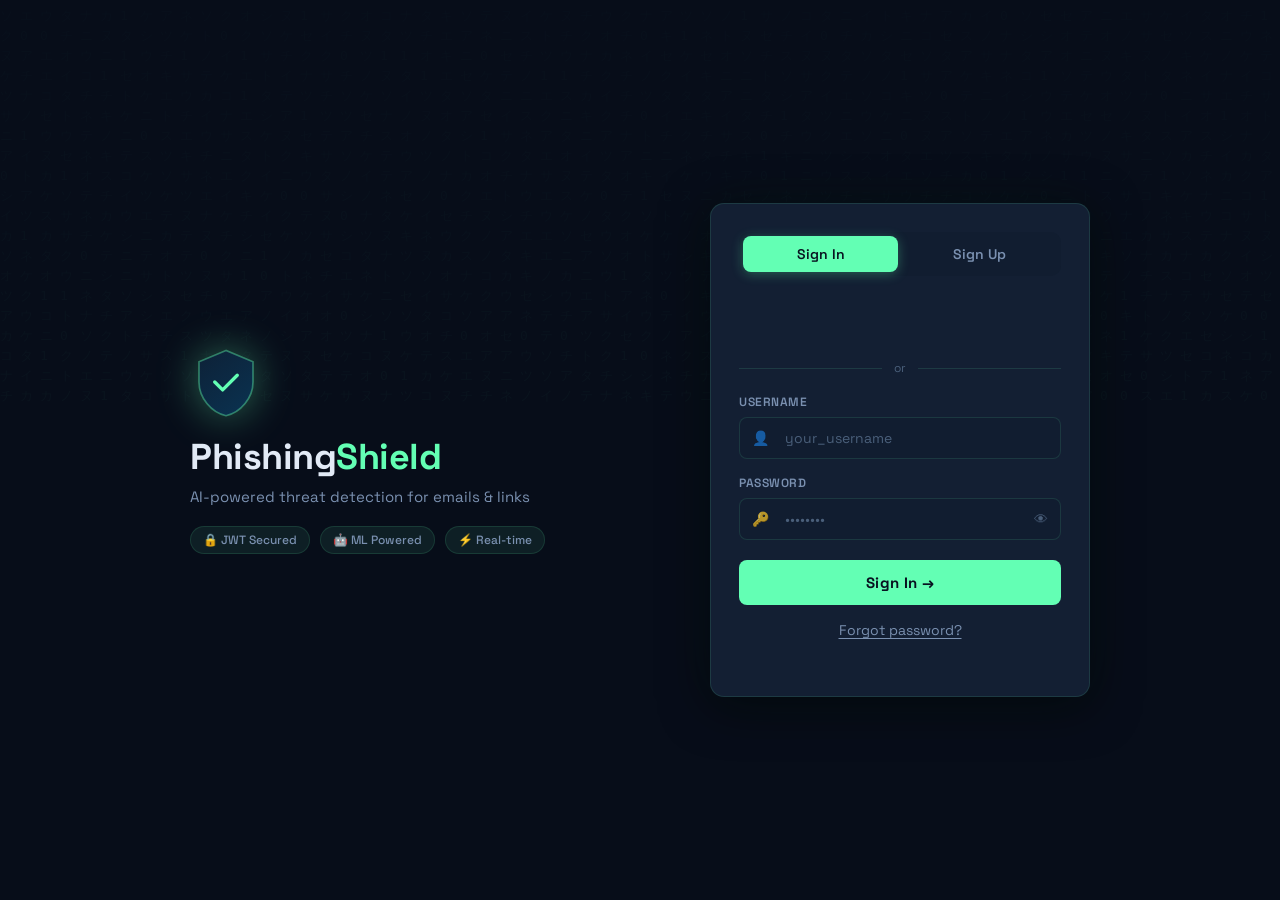
==== index.html @ 299fbe19 "initial commit" ====
<!doctype html>
<html lang="en">
<head>
  <meta charset="utf-8"/>
  <meta name="viewport" content="width=device-width, initial-scale=1"/>
  <title>AI Phishing Shield</title>
  <link rel="preconnect" href="https://fonts.googleapis.com">
  <link href="https://fonts.googleapis.com/css2?family=Space+Grotesk:wght@400;500;600;700;800&family=JetBrains+Mono:wght@400;600&display=swap" rel="stylesheet">
  <link rel="stylesheet" href="styles.css"/>
  <script src="https://accounts.google.com/gsi/client" async defer></script>
  <script src="https://cdn.jsdelivr.net/npm/chart.js@4.4.0/dist/chart.umd.min.js"></script>
</head>
<body>

<canvas id="matrixCanvas" class="matrix-bg"></canvas>

<!-- ========== AUTH SECTION ========== -->
<div id="authSection" class="auth-section">
  <div class="auth-inner">
    <div class="auth-brand">
      <div class="shield-icon">
        <svg viewBox="0 0 64 64" fill="none" xmlns="http://www.w3.org/2000/svg">
          <path d="M32 4L8 14v18c0 14 10.8 27.1 24 30 13.2-2.9 24-16 24-30V14L32 4z" fill="url(#sg)" stroke="rgba(99,255,180,0.4)" stroke-width="1.5"/>
          <path d="M22 32l7 7 13-13" stroke="#63ffb4" stroke-width="3" stroke-linecap="round" stroke-linejoin="round"/>
          <defs>
            <linearGradient id="sg" x1="8" y1="4" x2="56" y2="64" gradientUnits="userSpaceOnUse">
              <stop stop-color="#0d2137"/>
              <stop offset="1" stop-color="#0a3352"/>
            </linearGradient>
          </defs>
        </svg>
      </div>
      <h1>Phishing<span class="accent">Shield</span></h1>
      <p>AI-powered threat detection for emails &amp; links</p>
      <div class="trust-badges">
        <span>🔒 JWT Secured</span>
        <span>🤖 ML Powered</span>
        <span>⚡ Real-time</span>
      </div>
    </div>

    <div class="auth-box">
      <div class="auth-tabs">
        <button class="tab-btn active" id="tabLogin" onclick="switchTab('login')">Sign In</button>
        <button class="tab-btn" id="tabRegister" onclick="switchTab('register')">Sign Up</button>
      </div>

      <!-- LOGIN -->
      <div id="loginForm" class="auth-form">
        <div id="googleSignInBtn" class="g-btn-container"></div>
        <div class="divider"><span>or</span></div>
        <div class="field">
          <label>Username</label>
          <div class="field-wrap">
            <span class="field-icon">👤</span>
            <input id="loginUser" type="text" placeholder="your_username" autocomplete="username"/>
          </div>
        </div>
        <div class="field">
          <label>Password</label>
          <div class="field-wrap">
            <span class="field-icon">🔑</span>
            <input id="loginPass" type="password" placeholder="••••••••" autocomplete="current-password"/>
            <button class="eye-btn" onclick="togglePass('loginPass',this)" tabindex="-1">👁</button>
          </div>
        </div>
        <button class="btn-cta" onclick="login()">Sign In →</button>
        <div class="auth-links">
          <button class="text-btn" onclick="showForgot()">Forgot password?</button>
        </div>
        <div id="loginMsg" class="msg-area"></div>
      </div>

      <!-- REGISTER -->
      <div id="registerForm" class="auth-form hidden">
        <div id="googleSignUpBtn" class="g-btn-container"></div>
        <div class="divider"><span>or</span></div>
        <div class="field">
          <label>Username</label>
          <div class="field-wrap">
            <span class="field-icon">👤</span>
            <input id="regUser" type="text" placeholder="choose_username"/>
          </div>
        </div>
        <div class="field">
          <label>Email <span class="opt">(optional)</span></label>
          <div class="field-wrap">
            <span class="field-icon">📧</span>
            <input id="regEmail" type="email" placeholder="you@example.com"/>
          </div>
        </div>
        <div class="field">
          <label>Password</label>
          <div class="field-wrap">
            <span class="field-icon">🔒</span>
            <input id="regPass" type="password" placeholder="min. 6 characters" oninput="updateStrength(this.value)"/>
            <button class="eye-btn" onclick="togglePass('regPass',this)" tabindex="-1">👁</button>
          </div>
          <div class="strength-wrap">
            <div class="strength-bar"><div id="strengthFill" class="strength-fill"></div></div>
            <span id="strengthText" class="strength-text"></span>
          </div>
        </div>
        <button class="btn-cta" onclick="register()">Create Account →</button>
        <div id="registerMsg" class="msg-area"></div>
      </div>

      <!-- FORGOT -->
      <div id="forgotForm" class="auth-form hidden">
        <h3 style="margin-bottom:16px">Reset Password</h3>
        <div id="forgotStep1">
          <div class="field">
            <label>Your Username</label>
            <div class="field-wrap">
              <span class="field-icon">👤</span>
              <input id="forgotUser" placeholder="username"/>
            </div>
          </div>
          <button class="btn-cta" onclick="sendReset()">Send Reset Link →</button>
          <div class="auth-links"><button class="text-btn" onclick="switchTab('login')">← Back to login</button></div>
          <div id="forgotMsg" class="msg-area"></div>
        </div>
        <div id="forgotStep2" class="hidden">
          <div class="field">
            <label>New Password</label>
            <div class="field-wrap"><span class="field-icon">🔒</span><input id="newPass" type="password" placeholder="New password"/></div>
          </div>
          <div class="field">
            <label>Confirm Password</label>
            <div class="field-wrap"><span class="field-icon">🔒</span><input id="confirmPass" type="password" placeholder="Confirm password"/></div>
          </div>
          <button class="btn-cta" onclick="resetPassword()">Update Password →</button>
          <div id="resetMsg" class="msg-area"></div>
        </div>
      </div>
    </div>
  </div>
</div>

<!-- ========== MAIN APP ========== -->
<div id="mainApp" class="main-app hidden">

  <!-- SIDEBAR -->
  <aside class="sidebar" id="sidebar">
    <div class="sidebar-brand">
      <div class="sb-icon">🛡️</div>
      <span>PhishingShield</span>
    </div>

    <nav class="sidebar-nav">
      <button class="snav-item active" id="snav-scan" onclick="showSection('scan')">
        <span class="snav-icon">🔍</span><span class="snav-label">Scan</span>
      </button>
      <button class="snav-item" id="snav-history" onclick="showSection('history')">
        <span class="snav-icon">📋</span><span class="snav-label">History</span>
      </button>
      <button class="snav-item" id="snav-stats" onclick="showSection('stats')">
        <span class="snav-icon">📊</span><span class="snav-label">Statistics</span>
      </button>
      <button class="snav-item" id="snav-admin" style="display:none" onclick="showSection('admin')">
        <span class="snav-icon">⚙️</span><span class="snav-label">Admin</span>
      </button>
    </nav>

    <div class="sidebar-user">
      <img id="sidebarAvatar" class="user-avatar" src="https://api.dicebear.com/7.x/bottts/svg?seed=default" alt="avatar"/>
      <div class="user-info">
        <div id="sidebarUsername" class="user-name">User</div>
        <div id="sidebarRole" class="user-role">Member</div>
      </div>
      <button class="logout-btn" onclick="logout()" title="Logout">⏻</button>
    </div>
  </aside>

  <!-- MAIN CONTENT -->
  <main class="app-main">

    <!-- Top Bar -->
    <header class="topbar">
      <button class="menu-btn" onclick="toggleSidebar()">☰</button>
      <div class="topbar-title" id="topbarTitle">Dashboard</div>
      <div class="topbar-right">
        <button class="icon-btn" onclick="toggleTheme()" id="themeBtn" title="Toggle theme">🌙</button>
        <div class="status-dot" id="apiStatus" title="API Status">
          <span class="dot"></span><span class="status-label">API</span>
        </div>
      </div>
    </header>

    <!-- ===== SCAN SECTION ===== -->
    <section id="sectionScan" class="page-section">
      <div class="page-header">
        <div>
          <h2>Threat Scanner</h2>
          <p>Analyze emails, messages, and URLs for phishing threats</p>
        </div>
        <div class="scan-counter-wrap">
          <div class="scan-mini-stat" id="miniStatToday">
            <span class="mstat-val" id="miniTodayVal">0</span>
            <span class="mstat-lbl">Today</span>
          </div>
          <div class="scan-mini-stat phish" id="miniStatPhish">
            <span class="mstat-val" id="miniPhishVal">0</span>
            <span class="mstat-lbl">Detected</span>
          </div>
        </div>
      </div>

      <div class="scan-tabs">
        <button class="scan-tab active" id="stab-text" onclick="switchScanTab('text')">
          <span>📧</span> Email / Text
        </button>
        <button class="scan-tab" id="stab-url" onclick="switchScanTab('url')">
          <span>🔗</span> URL Check
        </button>
        <button class="scan-tab" id="stab-deep" onclick="switchScanTab('deep')">
          <span>🧬</span> Deep Analysis
        </button>
        <button class="scan-tab" id="stab-batch" onclick="switchScanTab('batch')">
          <span>📦</span> Batch Scan
        </button>
      </div>

      <!-- Text Panel -->
      <div id="panel-text" class="scan-panel">
        <div class="scan-input-area">
          <textarea id="textInput" maxlength="2000" placeholder="Paste your suspicious email or SMS here…

Example: 'URGENT: Your PayPal account has been limited. Click here immediately to restore access: http://paypa1-verify.com/login'"
            oninput="updateCharCount(this,'textCount',2000)"></textarea>
          <div class="input-meta">
            <span id="textCount" class="char-count">0 / 2000</span>
            <button class="clear-btn" onclick="clearInput('textInput','textCount',2000)">✕ Clear</button>
          </div>
        </div>
        <div class="quick-examples">
          <span class="ex-label">Quick test:</span>
          <button class="ex-btn danger-ex" onclick="fillExample('text','phish')">🚨 Phishing sample</button>
          <button class="ex-btn safe-ex" onclick="fillExample('text','safe')">✅ Safe sample</button>
        </div>
        <button class="scan-cta" onclick="scanText()">
          <span class="cta-icon">⚡</span> Analyze Now
        </button>
      </div>

      <!-- URL Panel -->
      <div id="panel-url" class="scan-panel hidden">
        <div class="url-box">
          <div class="url-protocol">https://</div>
          <input id="urlInput" type="text" placeholder="suspicious-domain.com/path?query=value" class="url-field"/>
          <button class="url-paste-btn" onclick="pasteFromClipboard()">📋 Paste</button>
        </div>
        <div class="quick-examples">
          <span class="ex-label">Test with:</span>
          <button class="ex-btn danger-ex" onclick="fillExample('url','phish')">🚨 Phishing URL</button>
          <button class="ex-btn safe-ex" onclick="fillExample('url','safe')">✅ Safe URL</button>
        </div>
        <div class="url-tips">
          <div class="tip-item">💡 Paste the full URL including http:// or https://</div>
          <div class="tip-item">💡 Look for misspellings like paypa1 instead of paypal</div>
        </div>
        <button class="scan-cta" onclick="scanUrl()">
          <span class="cta-icon">🔗</span> Scan URL
        </button>
      </div>

      <!-- Deep Panel -->
      <div id="panel-deep" class="scan-panel hidden">
        <div class="scan-input-area">
          <textarea id="deepInput" maxlength="2000" placeholder="Paste content for deep multi-layer analysis…
Extracts entities, detects patterns, analyzes sentiment, and gives detailed security recommendations."
            oninput="updateCharCount(this,'deepCount',2000)"></textarea>
          <div class="input-meta">
            <span id="deepCount" class="char-count">0 / 2000</span>
            <button class="clear-btn" onclick="clearInput('deepInput','deepCount',2000)">✕ Clear</button>
          </div>
        </div>
        <button class="scan-cta purple-cta" onclick="scanDeep()">
          <span class="cta-icon">🧬</span> Deep Analysis
        </button>
      </div>

      <!-- Batch Panel -->
      <div id="panel-batch" class="scan-panel hidden">
        <div class="batch-info">
          <div class="batch-info-icon">📦</div>
          <div>
            <strong>Batch URL Scanner</strong>
            <p>Enter multiple URLs, one per line</p>
          </div>
        </div>
        <textarea id="batchInput" rows="6" placeholder="http://suspicious1.com
http://example.com
http://paypa1-verify.net
https://google.com"></textarea>
        <button class="scan-cta" onclick="scanBatch()">
          <span class="cta-icon">📦</span> Scan All URLs
        </button>
        <div id="batchResults" class="batch-results hidden"></div>
      </div>

      <!-- RESULT AREA -->
      <div id="resultArea" class="result-area hidden"></div>
      <div id="deepResultArea" class="deep-result-area hidden"></div>

      <!-- Loading -->
      <div id="scanLoader" class="scan-loader hidden">
        <div class="loader-ring"><div></div><div></div><div></div><div></div></div>
        <p id="loaderText">Analyzing...</p>
        <div class="loader-steps" id="loaderSteps"></div>
      </div>
    </section>

    <!-- ===== HISTORY SECTION ===== -->
    <section id="sectionHistory" class="page-section hidden">
      <div class="page-header">
        <div>
          <h2>Scan History</h2>
          <p>Your recent detection results</p>
        </div>
        <div class="header-btns">
          <button class="hdr-btn" onclick="exportCSV()">⬇️ CSV</button>
          <button class="hdr-btn" onclick="loadHistory()">🔄 Refresh</button>
        </div>
      </div>

      <div class="filter-bar">
        <div class="search-wrap">
          <span>🔎</span>
          <input id="histSearch" type="text" placeholder="Search content..." oninput="applyFilters()"/>
        </div>
        <select id="fType" onchange="applyFilters()">
          <option value="">All Types</option>
          <option value="text">Text</option>
          <option value="url">URL</option>
        </select>
        <select id="fLabel" onchange="applyFilters()">
          <option value="">All Results</option>
          <option value="phishing">Phishing</option>
          <option value="safe">Safe</option>
        </select>
        <select id="fRisk" onchange="applyFilters()">
          <option value="">All Risk</option>
          <option value="high">🔴 High</option>
          <option value="medium">🟡 Medium</option>
          <option value="low">🟢 Low</option>
        </select>
      </div>

      <div id="historyContainer" class="history-container">
        <div class="empty-state">
          <div class="es-icon">📭</div>
          <h3>No scans yet</h3>
          <p>Start scanning emails or URLs to see your history here</p>
          <button class="btn-cta" style="margin-top:16px;width:auto;padding:10px 24px" onclick="showSection('scan')">Start Scanning →</button>
        </div>
      </div>
    </section>

    <!-- ===== STATS SECTION ===== -->
    <section id="sectionStats" class="page-section hidden">
      <div class="page-header">
        <div>
          <h2>Statistics</h2>
          <p>Your scanning activity overview</p>
        </div>
        <button class="hdr-btn" onclick="loadStats()">🔄 Refresh</button>
      </div>

      <div class="kpi-grid">
        <div class="kpi-card">
          <div class="kpi-icon">📊</div>
          <div class="kpi-body">
            <div class="kpi-val" id="kpiTotal">—</div>
            <div class="kpi-lbl">Total Scans</div>
          </div>
          <div class="kpi-trend up" id="kpiTotalTrend"></div>
        </div>
        <div class="kpi-card red">
          <div class="kpi-icon">🚨</div>
          <div class="kpi-body">
            <div class="kpi-val" id="kpiPhishing">—</div>
            <div class="kpi-lbl">Phishing Found</div>
          </div>
        </div>
        <div class="kpi-card green">
          <div class="kpi-icon">✅</div>
          <div class="kpi-body">
            <div class="kpi-val" id="kpiSafe">—</div>
            <div class="kpi-lbl">Safe Scans</div>
          </div>
        </div>
        <div class="kpi-card amber">
          <div class="kpi-icon">📈</div>
          <div class="kpi-body">
            <div class="kpi-val" id="kpiRate">—</div>
            <div class="kpi-lbl">Detection Rate</div>
          </div>
        </div>
      </div>

      <div class="charts-row">
        <div class="chart-box">
          <div class="chart-header">
            <h4>Results Distribution</h4>
            <select id="chartPeriod" onchange="loadStats()">
              <option value="all">All time</option>
            </select>
          </div>
          <div class="chart-wrap"><canvas id="chartDoughnut"></canvas></div>
        </div>
        <div class="chart-box">
          <div class="chart-header"><h4>Risk Breakdown</h4></div>
          <div class="chart-wrap"><canvas id="chartBar"></canvas></div>
        </div>
      </div>

      <div class="chart-box full-width" style="margin-top:16px">
        <div class="chart-header"><h4>Scan Types</h4></div>
        <div class="chart-wrap" style="height:200px"><canvas id="chartTypes"></canvas></div>
      </div>
    </section>

    <!-- ===== ADMIN SECTION ===== -->
    <section id="sectionAdmin" class="page-section hidden">
      <div class="page-header">
        <div><h2>Admin Dashboard</h2><p>System-wide statistics</p></div>
        <button class="hdr-btn" onclick="loadAdminData()">🔄 Refresh</button>
      </div>
      <div class="kpi-grid">
        <div class="kpi-card">
          <div class="kpi-icon">👥</div>
          <div class="kpi-body"><div class="kpi-val" id="admUsers">—</div><div class="kpi-lbl">Total Users</div></div>
        </div>
        <div class="kpi-card">
          <div class="kpi-icon">🔍</div>
          <div class="kpi-body"><div class="kpi-val" id="admScans">—</div><div class="kpi-lbl">Total Scans</div></div>
        </div>
        <div class="kpi-card red">
          <div class="kpi-icon">🚨</div>
          <div class="kpi-body"><div class="kpi-val" id="admPhish">—</div><div class="kpi-lbl">Phishing Detected</div></div>
        </div>
        <div class="kpi-card green">
          <div class="kpi-icon">💪</div>
          <div class="kpi-body"><div class="kpi-val" id="admProtect">—</div><div class="kpi-lbl">Protection Rate</div></div>
        </div>
      </div>
      <h3 style="margin:24px 0 12px">Recent Activity</h3>
      <div id="adminActivity" class="history-container"></div>
    </section>

  </main>
</div>

<!-- TOAST -->
<div id="toastContainer" class="toast-container"></div>

<script src="script.js"></script>
</body>
</html>
---- styles.css ----
/* ==================================================
   AI Phishing Shield — Cybersecurity Dark Theme
   ================================================== */

:root {
  --bg:        #080e1a;
  --bg2:       #0d1626;
  --bg3:       #111d30;
  --surface:   #131f33;
  --surface2:  #1a2840;
  --border:    rgba(99,255,180,0.12);
  --border2:   rgba(99,255,180,0.06);
  --text:      #e2eaf6;
  --text2:     #7a90b0;
  --text3:     #4a5f7a;
  --accent:    #63ffb4;
  --accent2:   #3ddba0;
  --accent-bg: rgba(99,255,180,0.08);
  --red:       #ff5b5b;
  --red-bg:    rgba(255,91,91,0.1);
  --amber:     #ffb545;
  --amber-bg:  rgba(255,181,69,0.1);
  --green:     #40e88a;
  --green-bg:  rgba(64,232,138,0.1);
  --blue:      #4da6ff;
  --blue-bg:   rgba(77,166,255,0.1);
  --purple:    #b57aff;
  --purple-bg: rgba(181,122,255,0.1);
  --shadow:    0 4px 24px rgba(0,0,0,0.5);
  --shadow-lg: 0 8px 48px rgba(0,0,0,0.6);
  --radius:    14px;
  --radius-sm: 8px;
  --sidebar-w: 220px;
  --font: 'Space Grotesk', sans-serif;
  --mono: 'JetBrains Mono', monospace;
}

body.light {
  --bg:        #f0f4ff;
  --bg2:       #e8eef8;
  --bg3:       #dfe6f5;
  --surface:   #ffffff;
  --surface2:  #f5f8ff;
  --border:    rgba(79,70,229,0.15);
  --border2:   rgba(79,70,229,0.07);
  --text:      #1a2440;
  --text2:     #5a6a88;
  --text3:     #8a9ab8;
  --accent:    #4f46e5;
  --accent2:   #3730a3;
  --accent-bg: rgba(79,70,229,0.08);
  --red:       #ef4444;
  --red-bg:    rgba(239,68,68,0.08);
  --amber:     #d97706;
  --amber-bg:  rgba(217,119,6,0.08);
  --green:     #10b981;
  --green-bg:  rgba(16,185,129,0.08);
  --shadow:    0 4px 24px rgba(0,0,0,0.08);
}

*,*::before,*::after { box-sizing:border-box; margin:0; padding:0; }

html { scroll-behavior:smooth; }

body {
  font-family: var(--font);
  background: var(--bg);
  color: var(--text);
  min-height: 100vh;
  transition: background 0.3s, color 0.3s;
  overflow-x: hidden;
}

/* ---- MATRIX BACKGROUND ---- */
.matrix-bg {
  position:fixed; inset:0; z-index:0; pointer-events:none; opacity:0.025;
}

/* ==========================================
   AUTH
   ========================================== */
.auth-section {
  min-height:100vh;
  display:flex; align-items:center; justify-content:center;
  padding:24px;
  position:relative; z-index:1;
}

.auth-inner {
  display:flex; gap:60px; align-items:center;
  max-width:900px; width:100%;
}

.auth-brand {
  flex:1; min-width:0;
}

.shield-icon {
  width:72px; height:72px; margin-bottom:20px;
  filter: drop-shadow(0 0 20px rgba(99,255,180,0.4));
  animation: float 4s ease-in-out infinite;
}

.auth-brand h1 {
  font-size:36px; font-weight:800; line-height:1.1;
  margin-bottom:10px; letter-spacing:-0.5px;
}
.auth-brand h1 .accent { color:var(--accent); }
.auth-brand p { color:var(--text2); font-size:15px; margin-bottom:20px; }

.trust-badges {
  display:flex; gap:10px; flex-wrap:wrap;
}
.trust-badges span {
  padding:5px 12px; border-radius:999px;
  border:1px solid var(--border); color:var(--text2);
  font-size:12px; font-weight:500;
  background: var(--accent-bg);
}

.auth-box {
  width:380px; flex-shrink:0;
  background:var(--surface);
  border:1px solid var(--border);
  border-radius:var(--radius);
  padding:28px;
  box-shadow: var(--shadow-lg), 0 0 60px rgba(99,255,180,0.04);
}

/* Tabs */
.auth-tabs {
  display:flex; gap:4px; padding:4px;
  background:var(--bg3); border-radius:10px;
  margin-bottom:24px;
}
.tab-btn {
  flex:1; padding:9px; border:none; border-radius:8px;
  background:transparent; color:var(--text2); cursor:pointer;
  font:600 14px var(--font); transition:all 0.2s;
}
.tab-btn.active {
  background:var(--accent); color:#081220;
  box-shadow:0 2px 12px rgba(99,255,180,0.3);
}

/* Forms */
.auth-form { display:flex; flex-direction:column; gap:0; }

.g-btn-container {
  display:flex; justify-content:center; margin-bottom:16px; min-height:44px;
}

.divider {
  display:flex; align-items:center; gap:12px;
  color:var(--text3); font-size:12px; margin:0 0 18px;
}
.divider::before,.divider::after { content:''; flex:1; height:1px; background:var(--border); }

.field { margin-bottom:16px; }
.field label {
  display:block; font-size:12px; font-weight:600; letter-spacing:0.5px;
  text-transform:uppercase; color:var(--text2); margin-bottom:7px;
}
.field label .opt { text-transform:none; font-weight:400; color:var(--text3); }

.field-wrap {
  display:flex; align-items:center;
  border:1.5px solid var(--border);
  border-radius:var(--radius-sm); overflow:hidden;
  background:var(--bg3);
  transition:border 0.2s, box-shadow 0.2s;
}
.field-wrap:focus-within {
  border-color:var(--accent);
  box-shadow:0 0 0 3px rgba(99,255,180,0.1);
}
.field-icon {
  padding:0 12px; font-size:14px; flex-shrink:0; opacity:0.7;
}
.field-wrap input {
  flex:1; padding:11px 4px; border:none; background:transparent;
  color:var(--text); font:14px var(--font); outline:none;
}
.field-wrap input::placeholder { color:var(--text3); }
.eye-btn {
  background:none; border:none; cursor:pointer;
  padding:0 12px; color:var(--text3); font-size:14px;
  transition:color 0.2s;
}
.eye-btn:hover { color:var(--accent); }

/* Strength bar */
.strength-wrap { display:flex; align-items:center; gap:10px; margin-top:8px; }
.strength-bar { flex:1; height:4px; background:var(--border); border-radius:4px; overflow:hidden; }
.strength-fill { height:100%; border-radius:4px; width:0; transition:width 0.4s, background 0.4s; }
.strength-text { font-size:12px; color:var(--text2); width:60px; text-align:right; }

.btn-cta {
  width:100%; padding:13px; margin-top:4px;
  background:var(--accent); color:#081220;
  border:none; border-radius:var(--radius-sm);
  font:700 15px var(--font); cursor:pointer;
  transition:all 0.2s; letter-spacing:0.3px;
}
.btn-cta:hover {
  background:var(--accent2); transform:translateY(-1px);
  box-shadow:0 4px 20px rgba(99,255,180,0.35);
}
.btn-cta:active { transform:translateY(0); }

.auth-links { text-align:center; margin-top:14px; }
.text-btn {
  background:none; border:none; cursor:pointer;
  color:var(--text2); font:14px var(--font);
  text-decoration:underline; text-underline-offset:3px;
  transition:color 0.2s;
}
.text-btn:hover { color:var(--accent); }

.msg-area {
  margin-top:12px; font-size:13px; min-height:16px; border-radius:6px;
  padding:0; transition:all 0.2s;
}
.msg-area.err { padding:9px 12px; background:var(--red-bg); color:var(--red); }
.msg-area.ok  { padding:9px 12px; background:var(--green-bg); color:var(--green); }

/* ==========================================
   MAIN APP LAYOUT
   ========================================== */
.main-app {
  display:flex; min-height:100vh; position:relative; z-index:1;
}

/* ---- SIDEBAR ---- */
.sidebar {
  width:var(--sidebar-w);
  background:var(--surface);
  border-right:1px solid var(--border);
  display:flex; flex-direction:column;
  position:fixed; inset-block:0; left:0;
  z-index:200;
  transition:transform 0.3s;
}

.sidebar-brand {
  display:flex; align-items:center; gap:10px;
  padding:20px 18px 18px;
  border-bottom:1px solid var(--border);
  font-weight:700; font-size:15px; color:var(--accent);
}
.sb-icon { font-size:22px; }

.sidebar-nav {
  flex:1; padding:12px 10px; display:flex; flex-direction:column; gap:4px;
}
.snav-item {
  display:flex; align-items:center; gap:12px;
  padding:11px 14px; border:none; border-radius:10px;
  background:transparent; color:var(--text2);
  font:600 14px var(--font); cursor:pointer; text-align:left;
  transition:all 0.2s;
}
.snav-item:hover { background:var(--accent-bg); color:var(--text); }
.snav-item.active { background:var(--accent-bg); color:var(--accent); }
.snav-item.active .snav-icon { filter:none; }
.snav-icon { font-size:18px; flex-shrink:0; }

.sidebar-user {
  padding:14px; border-top:1px solid var(--border);
  display:flex; align-items:center; gap:10px;
}
.user-avatar {
  width:36px; height:36px; border-radius:50%;
  border:2px solid var(--border); object-fit:cover; flex-shrink:0;
}
.user-info { flex:1; min-width:0; }
.user-name { font-weight:700; font-size:13px; white-space:nowrap; overflow:hidden; text-overflow:ellipsis; }
.user-role { font-size:11px; color:var(--text3); }
.logout-btn {
  background:none; border:none; cursor:pointer;
  color:var(--text3); font-size:18px; padding:4px;
  transition:color 0.2s; border-radius:6px;
}
.logout-btn:hover { color:var(--red); background:var(--red-bg); }

/* ---- MAIN CONTENT ---- */
.app-main {
  flex:1; margin-left:var(--sidebar-w);
  display:flex; flex-direction:column;
  min-height:100vh;
}

/* Top Bar */
.topbar {
  height:60px; background:var(--surface);
  border-bottom:1px solid var(--border);
  display:flex; align-items:center; gap:14px;
  padding:0 24px; position:sticky; top:0; z-index:100;
}
.menu-btn {
  background:none; border:none; color:var(--text2); cursor:pointer;
  font-size:20px; padding:4px 8px; border-radius:6px;
  display:none; /* shown on mobile */
  transition:color 0.2s;
}
.menu-btn:hover { color:var(--accent); }
.topbar-title { font-weight:700; font-size:16px; flex:1; }
.topbar-right { display:flex; align-items:center; gap:14px; }
.icon-btn {
  background:none; border:none; cursor:pointer;
  color:var(--text2); font-size:18px; padding:6px;
  border-radius:8px; transition:all 0.2s;
}
.icon-btn:hover { color:var(--accent); background:var(--accent-bg); }

.status-dot {
  display:flex; align-items:center; gap:6px;
  font-size:12px; color:var(--text3); font-weight:600;
}
.dot {
  width:8px; height:8px; border-radius:50%;
  background:var(--text3); transition:background 0.3s;
  box-shadow:0 0 0 2px transparent;
}
.dot.online { background:var(--green); box-shadow:0 0 8px var(--green); animation:pulse-dot 2s infinite; }
.dot.offline { background:var(--red); }

/* ==========================================
   PAGE SECTIONS
   ========================================== */
.page-section {
  padding:28px 24px 48px;
  flex:1;
  animation:fadeUp 0.35s ease;
}

.page-header {
  display:flex; align-items:flex-start; justify-content:space-between;
  margin-bottom:24px; gap:16px; flex-wrap:wrap;
}
.page-header h2 { font-size:22px; font-weight:800; letter-spacing:-0.3px; }
.page-header p { color:var(--text2); font-size:14px; margin-top:4px; }

.header-btns { display:flex; gap:8px; }
.hdr-btn {
  padding:8px 16px; border:1px solid var(--border);
  border-radius:var(--radius-sm); background:var(--surface2);
  color:var(--text2); font:600 13px var(--font); cursor:pointer;
  transition:all 0.2s;
}
.hdr-btn:hover { border-color:var(--accent); color:var(--accent); }

/* Mini stats in scan header */
.scan-counter-wrap { display:flex; gap:10px; }
.scan-mini-stat {
  text-align:center; padding:10px 18px;
  background:var(--surface2); border:1px solid var(--border);
  border-radius:var(--radius-sm);
}
.scan-mini-stat.phish { border-color:rgba(255,91,91,0.25); background:var(--red-bg); }
.mstat-val { display:block; font-size:22px; font-weight:800; color:var(--accent); }
.scan-mini-stat.phish .mstat-val { color:var(--red); }
.mstat-lbl { font-size:11px; color:var(--text3); font-weight:600; letter-spacing:0.5px; text-transform:uppercase; }

/* ---- SCAN TABS ---- */
.scan-tabs {
  display:flex; gap:6px; margin-bottom:18px;
  overflow-x:auto; scrollbar-width:none;
}
.scan-tab {
  display:flex; align-items:center; gap:6px;
  padding:9px 18px; border:1.5px solid var(--border);
  border-radius:var(--radius-sm); background:var(--surface);
  color:var(--text2); font:600 13px var(--font); cursor:pointer;
  white-space:nowrap; transition:all 0.2s;
}
.scan-tab:hover { border-color:var(--accent); color:var(--text); }
.scan-tab.active { border-color:var(--accent); background:var(--accent-bg); color:var(--accent); }

/* ---- SCAN PANELS ---- */
.scan-panel {
  background:var(--surface);
  border:1px solid var(--border);
  border-radius:var(--radius);
  padding:20px;
  box-shadow:var(--shadow);
}

.scan-input-area {
  border:1.5px solid var(--border);
  border-radius:var(--radius-sm); overflow:hidden;
  background:var(--bg3); transition:border 0.2s;
}
.scan-input-area:focus-within { border-color:var(--accent); }

.scan-input-area textarea {
  width:100%; min-height:130px; padding:14px;
  border:none; background:transparent; resize:vertical;
  color:var(--text); font:14px var(--font); outline:none;
  line-height:1.6;
}
.scan-input-area textarea::placeholder { color:var(--text3); }
.input-meta {
  display:flex; justify-content:space-between; align-items:center;
  padding:8px 14px; border-top:1px solid var(--border2);
  background:var(--bg2);
}
.char-count { font:12px var(--mono); color:var(--text3); }
.clear-btn {
  background:none; border:none; cursor:pointer;
  color:var(--text3); font-size:12px; padding:2px 8px;
  border-radius:4px; transition:all 0.2s;
}
.clear-btn:hover { color:var(--red); background:var(--red-bg); }

.quick-examples {
  display:flex; align-items:center; gap:8px;
  margin:12px 0; flex-wrap:wrap;
}
.ex-label { font-size:12px; color:var(--text3); font-weight:600; text-transform:uppercase; letter-spacing:0.5px; }
.ex-btn {
  padding:5px 14px; border-radius:999px; cursor:pointer;
  font:600 12px var(--font); border:1px solid; transition:all 0.2s;
}
.danger-ex { border-color:rgba(255,91,91,0.3); color:var(--red); background:var(--red-bg); }
.danger-ex:hover { background:var(--red); color:#fff; }
.safe-ex { border-color:rgba(64,232,138,0.3); color:var(--green); background:var(--green-bg); }
.safe-ex:hover { background:var(--green); color:#081220; }

.scan-cta {
  width:100%; margin-top:16px; padding:14px;
  background:var(--accent); color:#081220;
  border:none; border-radius:var(--radius-sm);
  font:700 15px var(--font); cursor:pointer; letter-spacing:0.3px;
  display:flex; align-items:center; justify-content:center; gap:8px;
  transition:all 0.2s;
}
.scan-cta:hover {
  background:var(--accent2); transform:translateY(-1px);
  box-shadow:0 4px 20px rgba(99,255,180,0.3);
}
.purple-cta { background:var(--purple); color:#fff; }
.purple-cta:hover { box-shadow:0 4px 20px rgba(181,122,255,0.3); background:#a068f0; }
.cta-icon { font-size:16px; }

/* URL input */
.url-box {
  display:flex; align-items:center; gap:0;
  border:1.5px solid var(--border); border-radius:var(--radius-sm);
  background:var(--bg3); overflow:hidden; margin-bottom:12px;
  transition:border 0.2s;
}
.url-box:focus-within { border-color:var(--accent); }
.url-protocol {
  padding:12px 10px; background:var(--bg2);
  border-right:1px solid var(--border); font:600 12px var(--mono);
  color:var(--text3); flex-shrink:0;
}
.url-field {
  flex:1; padding:12px; background:transparent;
  border:none; color:var(--text); font:14px var(--mono); outline:none;
}
.url-field::placeholder { color:var(--text3); font-family:var(--font); }
.url-paste-btn {
  padding:0 14px; background:var(--surface2); border:none;
  border-left:1px solid var(--border); color:var(--text2);
  font:600 12px var(--font); cursor:pointer; height:100%;
  transition:all 0.2s; white-space:nowrap;
}
.url-paste-btn:hover { color:var(--accent); }

.url-tips { margin:12px 0; display:flex; flex-direction:column; gap:6px; }
.tip-item { font-size:12px; color:var(--text3); display:flex; align-items:center; gap:6px; }

/* Batch */
.batch-info {
  display:flex; align-items:center; gap:14px; padding:14px;
  background:var(--blue-bg); border:1px solid rgba(77,166,255,0.2);
  border-radius:var(--radius-sm); margin-bottom:14px;
  color:var(--blue);
}
.batch-info-icon { font-size:24px; }
.batch-info strong { display:block; font-size:14px; }
.batch-info p { font-size:12px; color:var(--text2); margin-top:2px; }
#batchInput {
  width:100%; padding:12px 14px;
  background:var(--bg3); border:1.5px solid var(--border);
  border-radius:var(--radius-sm); color:var(--text);
  font:13px var(--mono); resize:vertical; outline:none;
  transition:border 0.2s;
}
#batchInput:focus { border-color:var(--accent); }

.batch-results { margin-top:16px; display:flex; flex-direction:column; gap:8px; }
.batch-row {
  display:flex; align-items:center; gap:12px; padding:10px 14px;
  background:var(--bg3); border:1px solid var(--border);
  border-radius:var(--radius-sm); font-size:13px;
}
.batch-row.phishing { border-color:rgba(255,91,91,0.3); }
.batch-row.safe { border-color:rgba(64,232,138,0.2); }
.batch-url { flex:1; font-family:var(--mono); color:var(--text2); font-size:12px; word-break:break-all; }

/* ---- LOADER ---- */
.scan-loader {
  display:flex; flex-direction:column; align-items:center; gap:14px;
  padding:40px 20px; text-align:center;
}
.loader-ring {
  width:52px; height:52px; position:relative;
}
.loader-ring div {
  position:absolute; inset:0; border-radius:50%;
  border:3px solid transparent;
  animation:ring-spin 1.2s cubic-bezier(0.5,0,0.5,1) infinite;
}
.loader-ring div:nth-child(1) { border-top-color:var(--accent); animation-delay:-0.45s; }
.loader-ring div:nth-child(2) { border-top-color:rgba(99,255,180,0.5); animation-delay:-0.3s; }
.loader-ring div:nth-child(3) { border-top-color:rgba(99,255,180,0.25); animation-delay:-0.15s; }
.loader-ring div:nth-child(4) { border-top-color:rgba(99,255,180,0.1); }
#loaderText { font-weight:600; color:var(--text2); }
.loader-steps { display:flex; flex-direction:column; gap:4px; font-size:12px; color:var(--text3); font-family:var(--mono); }

/* ==========================================
   RESULT DISPLAY
   ========================================== */
.result-area {
  margin-top:18px;
  border-radius:var(--radius);
  border:1px solid var(--border);
  overflow:hidden;
  animation:fadeUp 0.4s ease;
}

.result-hero {
  padding:20px 22px;
  display:flex; align-items:center; gap:16px;
}
.result-hero.danger-hero { background:linear-gradient(135deg, #1f0b0b 0%, #200a0a 100%); border-bottom:1px solid rgba(255,91,91,0.2); }
.result-hero.safe-hero   { background:linear-gradient(135deg, #071a10 0%, #081c12 100%); border-bottom:1px solid rgba(64,232,138,0.15); }

.result-big { font-size:48px; line-height:1; flex-shrink:0; }
.result-verdict { font-size:24px; font-weight:800; letter-spacing:-0.3px; }
.result-hero.danger-hero .result-verdict { color:var(--red); }
.result-hero.safe-hero   .result-verdict { color:var(--green); }
.result-sub { font-size:13px; color:var(--text2); margin-top:3px; }

.result-body { padding:18px 22px; background:var(--surface); }

.confidence-row {
  display:flex; align-items:center; gap:14px; margin-bottom:16px;
}
.conf-label { font-size:13px; color:var(--text2); font-weight:600; flex-shrink:0; }
.conf-bar { flex:1; height:8px; background:var(--border); border-radius:999px; overflow:hidden; }
.conf-fill { height:100%; border-radius:999px; transition:width 0.9s cubic-bezier(0.4,0,0.2,1); }
.fill-danger { background:linear-gradient(90deg, #ff5b5b, #ff8c00); }
.fill-safe   { background:linear-gradient(90deg, #40e88a, #63ffb4); }
.conf-pct { font:700 14px var(--mono); flex-shrink:0; width:48px; text-align:right; }

.risk-chip {
  display:inline-flex; align-items:center; gap:6px;
  padding:5px 14px; border-radius:999px;
  font-size:13px; font-weight:700; margin-bottom:16px;
}
.risk-chip.high   { background:var(--red-bg);   color:var(--red);   border:1px solid rgba(255,91,91,0.3); }
.risk-chip.medium { background:var(--amber-bg); color:var(--amber); border:1px solid rgba(255,181,69,0.3); }
.risk-chip.low    { background:var(--green-bg); color:var(--green); border:1px solid rgba(64,232,138,0.3); }

.recs-title {
  font-size:11px; font-weight:700; letter-spacing:0.8px;
  text-transform:uppercase; color:var(--text3); margin-bottom:10px;
}
.rec-list { display:flex; flex-direction:column; gap:0; }
.rec-item {
  padding:8px 0; border-bottom:1px solid var(--border2);
  font-size:13px; color:var(--text2); display:flex; align-items:flex-start; gap:8px;
}
.rec-item:last-child { border:none; }

/* ---- DEEP RESULT ---- */
.deep-result-area {
  margin-top:18px; display:flex; flex-direction:column; gap:12px;
  animation:fadeUp 0.4s ease;
}
.dr-card {
  background:var(--surface); border:1px solid var(--border);
  border-radius:var(--radius); padding:16px 18px;
}
.dr-card-title {
  font-size:11px; font-weight:700; letter-spacing:0.8px;
  text-transform:uppercase; color:var(--text3); margin-bottom:12px;
}
.dr-grid2 { display:grid; grid-template-columns:1fr 1fr; gap:12px; }

.entity-chip {
  display:inline-flex; align-items:center; gap:5px;
  padding:4px 10px; margin:3px; border-radius:6px;
  font-size:12px; font-weight:600; font-family:var(--mono);
}
.entity-chip.url    { background:var(--red-bg);    color:var(--red);    border:1px solid rgba(255,91,91,0.25); }
.entity-chip.email  { background:var(--amber-bg);  color:var(--amber);  border:1px solid rgba(255,181,69,0.25); }
.entity-chip.phone  { background:var(--blue-bg);   color:var(--blue);   border:1px solid rgba(77,166,255,0.25); }

.pattern-row {
  display:flex; justify-content:space-between; align-items:center;
  padding:7px 0; border-bottom:1px solid var(--border2);
  font-size:13px;
}
.pattern-row:last-child { border:none; }
.conf-badge {
  padding:2px 8px; border-radius:999px;
  background:var(--accent-bg); color:var(--accent);
  font:600 11px var(--mono);
}

.sentiment-block {
  display:flex; flex-direction:column; align-items:center;
  gap:6px; padding:10px;
}
.sent-emoji { font-size:32px; }
.sent-label { font-weight:700; font-size:15px; text-transform:capitalize; }
.sent-meta  { font-size:12px; color:var(--text3); }

/* ==========================================
   HISTORY
   ========================================== */
.filter-bar {
  display:flex; gap:10px; margin-bottom:16px; flex-wrap:wrap;
}
.search-wrap {
  flex:1; min-width:180px;
  display:flex; align-items:center; gap:8px;
  border:1.5px solid var(--border); border-radius:var(--radius-sm);
  background:var(--surface2); padding:0 12px;
  transition:border 0.2s;
}
.search-wrap:focus-within { border-color:var(--accent); }
.search-wrap input {
  flex:1; border:none; background:transparent;
  color:var(--text); font:14px var(--font); padding:10px 0; outline:none;
}
.filter-bar select {
  padding:10px 12px; border:1.5px solid var(--border);
  border-radius:var(--radius-sm); background:var(--surface2);
  color:var(--text); font:13px var(--font); cursor:pointer;
  transition:border 0.2s; outline:none;
}
.filter-bar select:focus { border-color:var(--accent); }

.history-container { display:flex; flex-direction:column; gap:10px; }

.hist-item {
  background:var(--surface);
  border:1px solid var(--border);
  border-radius:var(--radius-sm);
  padding:14px 16px;
  transition:all 0.2s; animation:fadeUp 0.3s ease;
}
.hist-item:hover { border-color:var(--accent); transform:translateX(3px); }
.hist-item.phishing { border-left:3px solid var(--red); }
.hist-item.safe     { border-left:3px solid var(--green); }

.hist-top {
  display:flex; align-items:center; justify-content:space-between;
  flex-wrap:wrap; gap:8px; margin-bottom:8px;
}
.hist-chips { display:flex; gap:6px; flex-wrap:wrap; }
.chip {
  padding:3px 10px; border-radius:999px;
  font-size:11px; font-weight:700; letter-spacing:0.3px;
}
.chip.phishing { background:var(--red-bg);   color:var(--red);   }
.chip.safe     { background:var(--green-bg); color:var(--green); }
.chip.text     { background:var(--blue-bg);  color:var(--blue);  }
.chip.url      { background:var(--amber-bg); color:var(--amber); }
.chip.high     { background:var(--red-bg);   color:var(--red);   }
.chip.medium   { background:var(--amber-bg); color:var(--amber); }
.chip.low      { background:var(--green-bg); color:var(--green); }
.hist-time { font-size:11px; color:var(--text3); font-family:var(--mono); }
.hist-content { font-size:13px; color:var(--text2); word-break:break-all; line-height:1.4; }
.hist-score { font:600 12px var(--mono); color:var(--text3); margin-top:6px; }

.empty-state {
  text-align:center; padding:60px 20px;
  background:var(--surface); border:1.5px dashed var(--border);
  border-radius:var(--radius);
}
.es-icon { font-size:48px; margin-bottom:14px; opacity:0.6; }
.empty-state h3 { font-size:18px; margin-bottom:6px; }
.empty-state p  { color:var(--text2); font-size:14px; }

/* ==========================================
   STATISTICS
   ========================================== */
.kpi-grid {
  display:grid; grid-template-columns:repeat(4,1fr);
  gap:14px; margin-bottom:20px;
}
.kpi-card {
  background:var(--surface); border:1px solid var(--border);
  border-radius:var(--radius); padding:18px;
  display:flex; align-items:center; gap:14px;
  transition:all 0.2s;
}
.kpi-card:hover { transform:translateY(-2px); box-shadow:var(--shadow); }
.kpi-card.red    { border-top:3px solid var(--red);   }
.kpi-card.green  { border-top:3px solid var(--green); }
.kpi-card.amber  { border-top:3px solid var(--amber); }
.kpi-icon { font-size:28px; }
.kpi-val  { font-size:28px; font-weight:800; color:var(--accent); letter-spacing:-0.5px; }
.kpi-card.red   .kpi-val { color:var(--red);   }
.kpi-card.green .kpi-val { color:var(--green); }
.kpi-card.amber .kpi-val { color:var(--amber); }
.kpi-lbl  { font-size:12px; color:var(--text2); font-weight:600; margin-top:2px; }

.charts-row { display:grid; grid-template-columns:1fr 1fr; gap:16px; }
.chart-box {
  background:var(--surface); border:1px solid var(--border);
  border-radius:var(--radius); padding:18px;
}
.chart-box.full-width { grid-column:1/-1; }
.chart-header {
  display:flex; align-items:center; justify-content:space-between;
  margin-bottom:14px;
}
.chart-header h4 { font-size:14px; font-weight:700; color:var(--text2); }
.chart-header select {
  background:var(--bg3); border:1px solid var(--border);
  color:var(--text2); border-radius:6px; padding:4px 8px;
  font-size:12px; cursor:pointer;
}
.chart-wrap { position:relative; height:220px; }

/* ==========================================
   TOAST NOTIFICATIONS
   ========================================== */
.toast-container {
  position:fixed; bottom:24px; right:24px; z-index:9999;
  display:flex; flex-direction:column; gap:10px;
}
.toast {
  min-width:260px; max-width:360px;
  padding:14px 18px; border-radius:var(--radius-sm);
  font:600 14px var(--font);
  display:flex; align-items:center; gap:10px;
  box-shadow:var(--shadow-lg);
  animation:toast-in 0.35s cubic-bezier(0.4,0,0.2,1);
  backdrop-filter:blur(10px);
}
.toast.success { background:rgba(7,24,14,0.95); border:1px solid rgba(64,232,138,0.3); color:var(--green); }
.toast.error   { background:rgba(24,7,7,0.95);  border:1px solid rgba(255,91,91,0.3);  color:var(--red);   }
.toast.warn    { background:rgba(24,14,4,0.95);  border:1px solid rgba(255,181,69,0.3); color:var(--amber); }
.toast.info    { background:rgba(4,12,24,0.95);  border:1px solid rgba(77,166,255,0.3); color:var(--blue);  }
.toast-close {
  margin-left:auto; background:none; border:none; cursor:pointer;
  color:inherit; opacity:0.7; font-size:16px;
}

/* ==========================================
   ANIMATIONS
   ========================================== */
@keyframes fadeUp {
  from { opacity:0; transform:translateY(12px); }
  to   { opacity:1; transform:translateY(0); }
}
@keyframes float {
  0%,100% { transform:translateY(0); }
  50%     { transform:translateY(-10px); }
}
@keyframes ring-spin {
  to { transform:rotate(360deg); }
}
@keyframes pulse-dot {
  0%,100% { box-shadow:0 0 8px var(--green); }
  50%     { box-shadow:0 0 16px var(--green), 0 0 24px rgba(64,232,138,0.3); }
}
@keyframes toast-in {
  from { opacity:0; transform:translateX(30px); }
  to   { opacity:1; transform:translateX(0); }
}

.hidden { display:none !important; }

/* ==========================================
   RESPONSIVE
   ========================================== */
@media (max-width: 900px) {
  .auth-brand { display:none; }
  .auth-inner { justify-content:center; }
  .auth-box   { width:100%; max-width:420px; }
  .kpi-grid   { grid-template-columns:repeat(2,1fr); }
  .charts-row { grid-template-columns:1fr; }
  .dr-grid2   { grid-template-columns:1fr; }
}

@media (max-width: 768px) {
  .sidebar {
    transform:translateX(-100%);
    box-shadow:var(--shadow-lg);
  }
  .sidebar.open { transform:translateX(0); }
  .app-main { margin-left:0; }
  .menu-btn { display:block; }
  .page-section { padding:20px 16px 60px; }
}

@media (max-width: 480px) {
  .kpi-grid { grid-template-columns:1fr 1fr; }
  .page-header { flex-direction:column; }
  .scan-counter-wrap { align-self:stretch; }
  .scan-mini-stat { flex:1; }
}
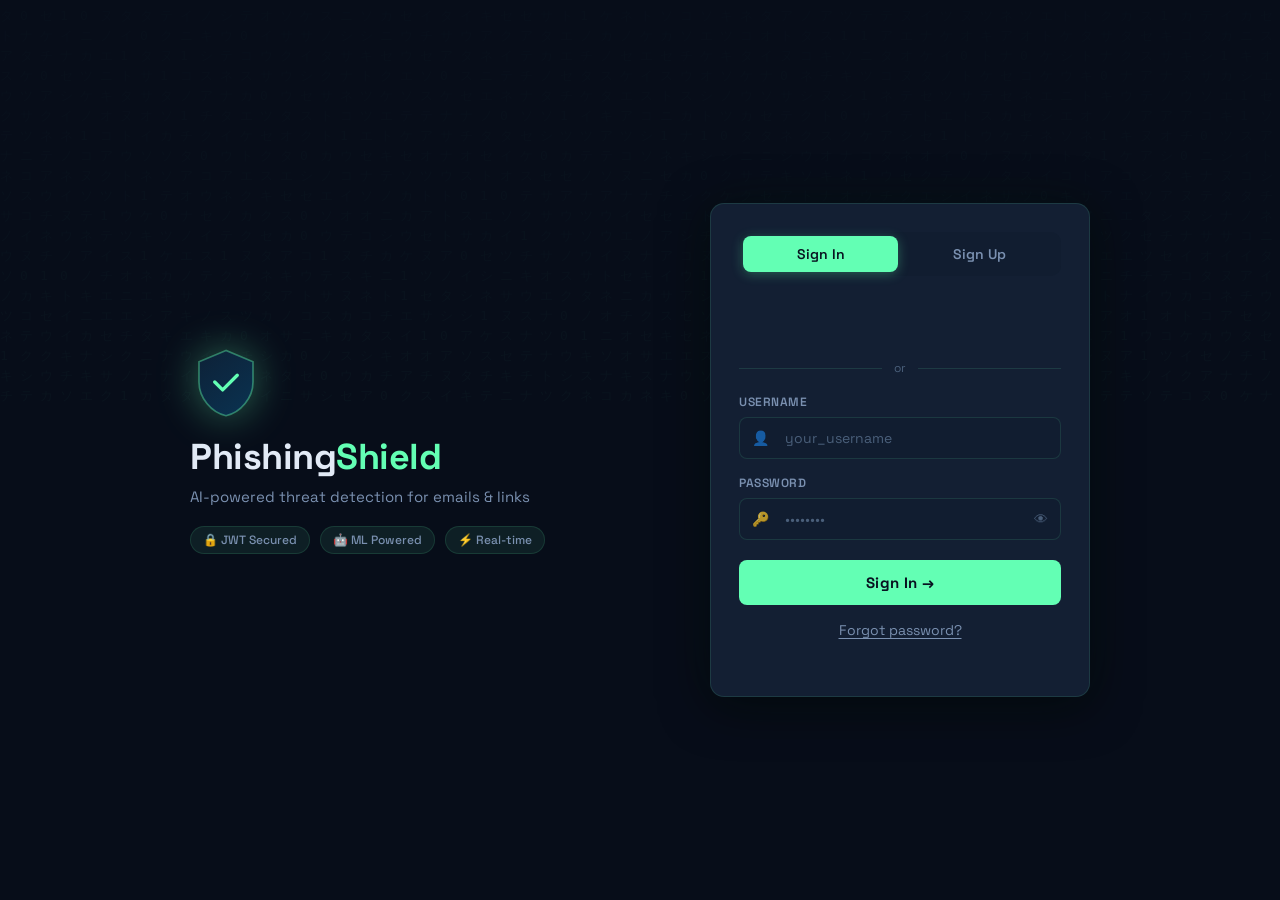
==== commit ea6ff23c: "fix asset paths for vercel" ====
--- a/index.html
+++ b/index.html
@@ -6,7 +6,7 @@
   <title>AI Phishing Shield</title>
   <link rel="preconnect" href="https://fonts.googleapis.com">
   <link href="https://fonts.googleapis.com/css2?family=Space+Grotesk:wght@400;500;600;700;800&family=JetBrains+Mono:wght@400;600&display=swap" rel="stylesheet">
-  <link rel="stylesheet" href="styles.css"/>
+  <link rel="stylesheet" href="/styles.css"/>
   <script src="https://accounts.google.com/gsi/client" async defer></script>
   <script src="https://cdn.jsdelivr.net/npm/chart.js@4.4.0/dist/chart.umd.min.js"></script>
 </head>
@@ -455,6 +455,6 @@
 <!-- TOAST -->
 <div id="toastContainer" class="toast-container"></div>
 
-<script src="script.js"></script>
+<script src="/script.js"></script>
 </body>
 </html>
